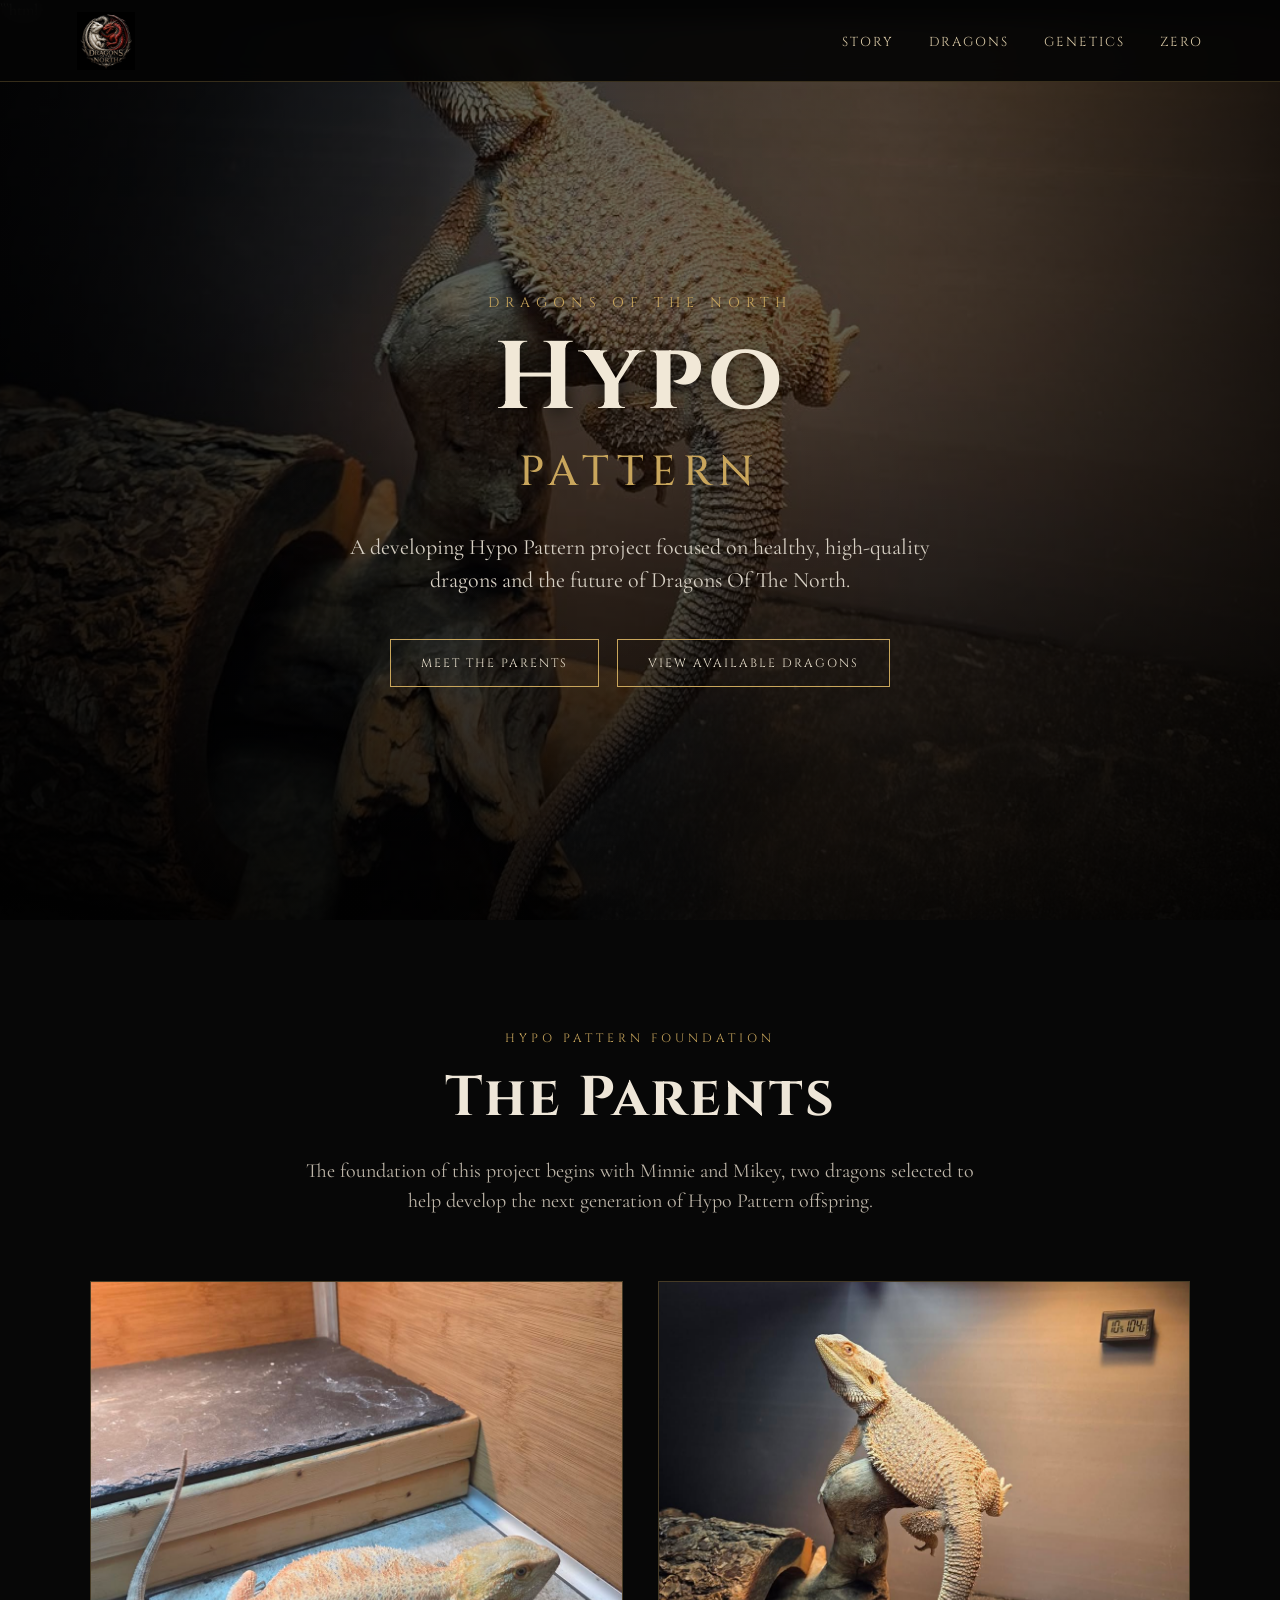
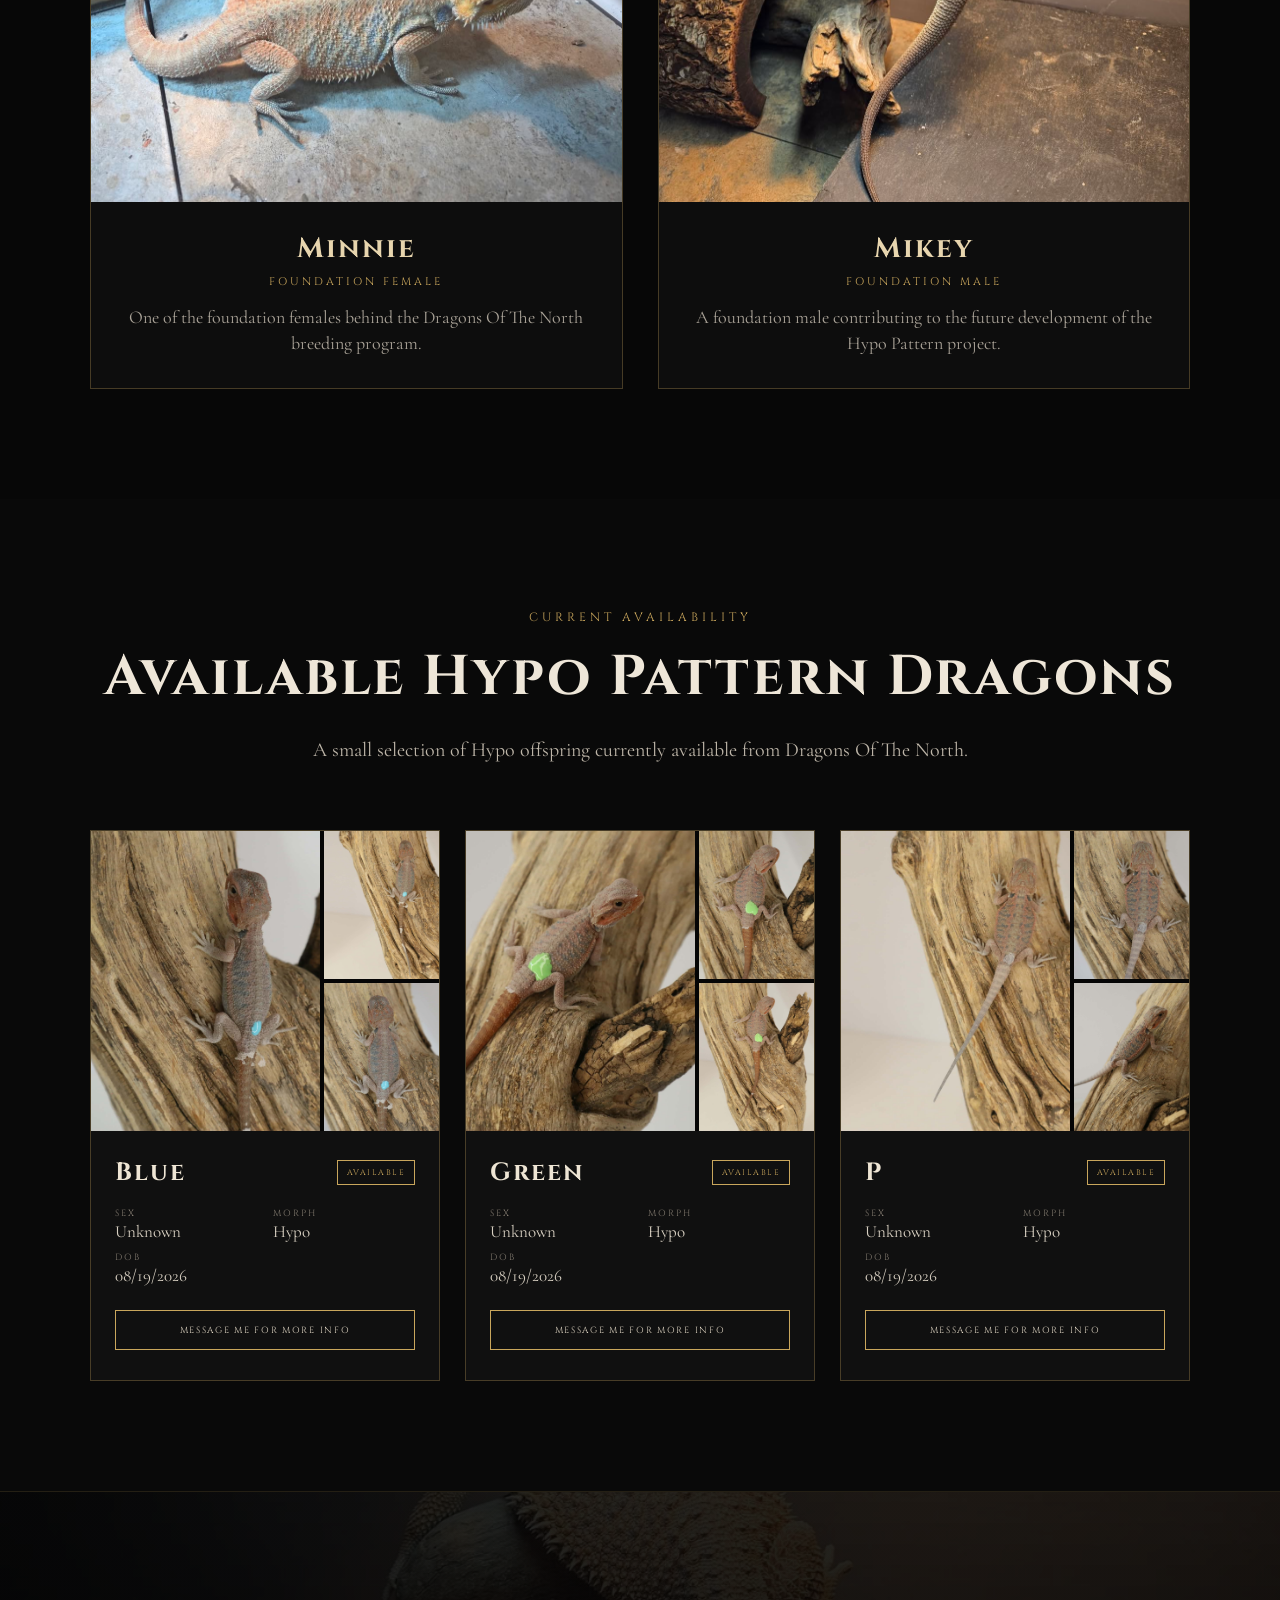
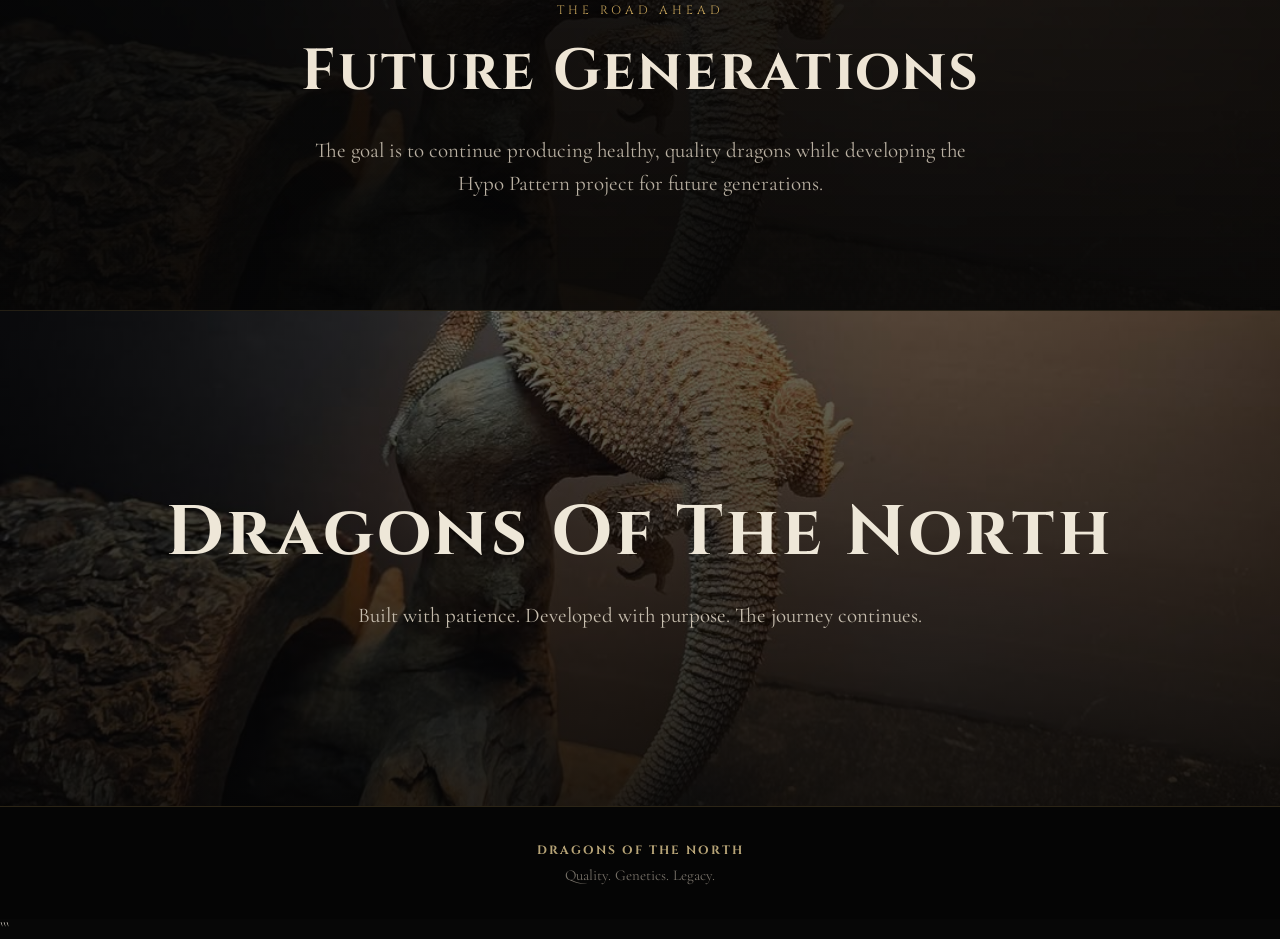
==== hypo.html @ e2158390 "hypo.html" ====
```html
<!DOCTYPE html>
<html lang="en">
<head>
    <meta charset="UTF-8">
    <meta name="viewport" content="width=device-width, initial-scale=1.0">

    <title>Hypo Pattern | Dragons Of The North</title>

    <link rel="preconnect" href="https://fonts.googleapis.com">
    <link rel="preconnect" href="https://fonts.gstatic.com" crossorigin>

    <link href="https://fonts.googleapis.com/css2?family=Cinzel:wght@400;500;600;700;800&family=Cormorant+Garamond:wght@400;500;600;700&display=swap" rel="stylesheet">

    <style>

        * {
            margin: 0;
            padding: 0;
            box-sizing: border-box;
        }

        html {
            scroll-behavior: smooth;
        }

        body {
            background: #070707;
            color: #e8e1d5;
            font-family: "Cormorant Garamond", serif;
            overflow-x: hidden;
        }


        /* =========================
           NAVIGATION
        ========================= */

        nav {
            position: fixed;
            top: 0;
            left: 0;
            width: 100%;
            height: 82px;

            display: flex;
            align-items: center;
            justify-content: space-between;

            padding: 0 6%;

            background: rgba(5, 5, 5, 0.92);
            backdrop-filter: blur(10px);

            border-bottom: 1px solid rgba(201, 166, 92, 0.25);

            z-index: 1000;
        }

        .nav-logo {
            display: flex;
            align-items: center;
            text-decoration: none;
        }

        .nav-logo img {
            width: 58px;
            height: 58px;
            object-fit: contain;
        }

        .nav-links {
            display: flex;
            gap: 35px;
            list-style: none;
        }

        .nav-links a {
            color: #d8c8a5;
            text-decoration: none;

            font-family: "Cinzel", serif;
            font-size: 13px;
            letter-spacing: 2px;

            text-transform: uppercase;

            transition: 0.3s ease;
        }

        .nav-links a:hover {
            color: #ffffff;
        }


        /* =========================
           HERO
        ========================= */

        .hero {
            min-height: 100vh;

            position: relative;

            display: flex;
            align-items: center;
            justify-content: center;

            text-align: center;

            padding: 120px 20px 80px;

            overflow: hidden;
        }

        .hero::before {
            content: "";

            position: absolute;
            inset: 0;

            background:
                linear-gradient(
                    rgba(0, 0, 0, 0.42),
                    rgba(0, 0, 0, 0.86)
                ),
                url("Mikey.jpg") center center / cover no-repeat;

            z-index: -2;

            transform: scale(1.03);
        }

        .hero::after {
            content: "";

            position: absolute;
            inset: 0;

            background:
                radial-gradient(
                    circle at center,
                    transparent 20%,
                    rgba(0, 0, 0, 0.75) 100%
                );

            z-index: -1;
        }

        .hero-content {
            max-width: 1000px;
        }

        .hero-small {
            font-family: "Cinzel", serif;

            font-size: 14px;

            letter-spacing: 6px;

            color: #c9a65c;

            text-transform: uppercase;

            margin-bottom: 22px;
        }

        .hero h1 {
            font-family: "Cinzel", serif;

            font-size: clamp(42px, 8vw, 96px);

            line-height: 0.95;

            letter-spacing: 4px;

            color: #f1e8d7;

            text-shadow:
                0 4px 20px rgba(0, 0, 0, 0.8),
                0 0 40px rgba(201, 166, 92, 0.15);
        }

        .hero h2 {
            font-family: "Cinzel", serif;

            font-size: clamp(22px, 4vw, 42px);

            font-weight: 500;

            letter-spacing: 7px;

            color: #c9a65c;

            margin-top: 18px;

            text-transform: uppercase;
        }

        .hero p {
            max-width: 650px;

            margin: 30px auto 0;

            font-size: 22px;

            line-height: 1.5;

            color: #d7d0c4;
        }

        .hero-buttons {
            margin-top: 42px;

            display: flex;

            justify-content: center;

            gap: 18px;

            flex-wrap: wrap;
        }

        .btn {
            display: inline-block;

            padding: 15px 30px;

            border: 1px solid #c9a65c;

            color: #e8dfcc;

            text-decoration: none;

            font-family: "Cinzel", serif;

            font-size: 12px;

            letter-spacing: 2px;

            text-transform: uppercase;

            transition: 0.3s ease;
        }

        .btn:hover {
            background: #c9a65c;
            color: #090909;
        }


        /* =========================
           GENERAL SECTIONS
        ========================= */

        section {
            padding: 110px 7%;
        }

        .section-heading {
            text-align: center;

            margin-bottom: 65px;
        }

        .section-heading .eyebrow {
            color: #c9a65c;

            font-family: "Cinzel", serif;

            font-size: 12px;

            letter-spacing: 4px;

            text-transform: uppercase;

            margin-bottom: 14px;
        }

        .section-heading h2 {
            font-family: "Cinzel", serif;

            font-size: clamp(32px, 5vw, 56px);

            color: #eee6d8;

            letter-spacing: 2px;
        }

        .section-heading p {
            max-width: 700px;

            margin: 20px auto 0;

            font-size: 20px;

            line-height: 1.5;

            color: #bdb5a8;
        }


        /* =========================
           FOUNDATION PARENTS
        ========================= */

        .foundation {
            background:
                linear-gradient(
                    rgba(7, 7, 7, 0.94),
                    rgba(7, 7, 7, 0.97)
                );
        }

        .parent-grid {
            max-width: 1150px;

            margin: auto;

            display: grid;

            grid-template-columns: repeat(2, 1fr);

            gap: 35px;
        }

        .parent-card {
            position: relative;

            overflow: hidden;

            border: 1px solid rgba(201, 166, 92, 0.3);

            background: #0d0d0d;
        }

        .parent-image {
            height: 520px;

            overflow: hidden;
        }

        .parent-image img {
            width: 100%;
            height: 100%;

            object-fit: cover;

            display: block;

            transition: transform 0.7s ease;
        }

        .parent-card:hover .parent-image img {
            transform: scale(1.04);
        }

        .parent-info {
            padding: 28px 30px 32px;

            text-align: center;
        }

        .parent-info h3 {
            font-family: "Cinzel", serif;

            color: #e7d5ae;

            font-size: 28px;

            letter-spacing: 2px;
        }

        .parent-info .role {
            color: #c9a65c;

            font-family: "Cinzel", serif;

            font-size: 11px;

            letter-spacing: 3px;

            text-transform: uppercase;

            margin-top: 7px;
        }

        .parent-info p {
            color: #aaa398;

            font-size: 18px;

            line-height: 1.45;

            margin-top: 15px;
        }


        /* =========================
           AVAILABLE DRAGONS
        ========================= */

        .available {
            background: #090909;
        }

        .hypo-available-grid {
            max-width: 1100px;

            margin: auto;

            display: grid;

            grid-template-columns: repeat(3, 1fr);

            gap: 25px;
        }

        .mini-dragon-card {
            background: #101010;

            border: 1px solid rgba(201, 166, 92, 0.3);

            overflow: hidden;

            transition:
                transform 0.3s ease,
                border-color 0.3s ease;
        }

        .mini-dragon-card:hover {
            transform: translateY(-5px);

            border-color: rgba(201, 166, 92, 0.65);
        }


        /* =========================
           THREE PHOTO GALLERY
        ========================= */

        .mini-dragon-gallery {
            display: grid;

            grid-template-columns: 2fr 1fr;

            grid-template-rows: 1fr 1fr;

            height: 300px;

            gap: 4px;

            background: #050505;
        }

        .mini-main-photo {
            grid-row: 1 / 3;

            overflow: hidden;
        }

        .mini-side-photo {
            overflow: hidden;
        }

        .mini-dragon-gallery img {
            width: 100%;
            height: 100%;

            object-fit: cover;

            display: block;

            transition: transform 0.5s ease;
        }

        .mini-dragon-gallery img:hover {
            transform: scale(1.06);
        }


        /* =========================
           DRAGON INFORMATION
        ========================= */

        .mini-info {
            padding: 25px 24px 30px;
        }

        .mini-top {
            display: flex;

            align-items: center;

            justify-content: space-between;

            gap: 12px;

            margin-bottom: 15px;
        }

        .mini-info h3 {
            font-family: "Cinzel", serif;

            font-size: 25px;

            color: #eee5d4;

            letter-spacing: 2px;
        }

        .status {
            border: 1px solid #c9a65c;

            color: #c9a65c;

            padding: 6px 9px;

            font-family: "Cinzel", serif;

            font-size: 8px;

            letter-spacing: 1.5px;

            text-transform: uppercase;

            white-space: nowrap;
        }

        .dragon-details {
            display: grid;

            grid-template-columns: 1fr 1fr;

            gap: 9px 15px;

            margin: 18px 0 24px;
        }

        .detail {
            display: flex;

            flex-direction: column;
        }

        .detail-label {
            color: #827a6f;

            font-family: "Cinzel", serif;

            font-size: 9px;

            letter-spacing: 2px;

            text-transform: uppercase;
        }

        .detail-value {
            color: #d8d0c2;

            font-size: 17px;

            margin-top: 2px;
        }

        .message-btn {
            display: block;

            width: 100%;

            text-align: center;

            padding: 13px 15px;

            border: 1px solid #c9a65c;

            color: #dfd5c3;

            text-decoration: none;

            font-family: "Cinzel", serif;

            font-size: 9px;

            letter-spacing: 1.7px;

            text-transform: uppercase;

            transition: 0.3s ease;
        }

        .message-btn:hover {
            background: #c9a65c;

            color: #090909;
        }


        /* =========================
           FUTURE PROJECT
        ========================= */

        .future {
            position: relative;

            text-align: center;

            overflow: hidden;

            border-top:
                1px solid rgba(201, 166, 92, 0.15);

            border-bottom:
                1px solid rgba(201, 166, 92, 0.15);
        }

        .future::before {
            content: "";

            position: absolute;

            inset: 0;

            background:
                linear-gradient(
                    rgba(5, 5, 5, 0.87),
                    rgba(5, 5, 5, 0.95)
                ),
                url("Mikey.jpg") center / cover no-repeat;

            z-index: -1;
        }

        .future-content {
            max-width: 850px;

            margin: auto;
        }

        .future h2 {
            font-family: "Cinzel", serif;

            color: #eee5d5;

            font-size: clamp(32px, 5vw, 58px);

            letter-spacing: 2px;
        }

        .future p {
            margin-top: 24px;

            color: #b9b0a2;

            font-size: 21px;

            line-height: 1.55;
        }


        /* =========================
           END SECTION
        ========================= */

        .end-section {
            min-height: 55vh;

            display: flex;

            align-items: center;

            justify-content: center;

            text-align: center;

            position: relative;

            overflow: hidden;
        }

        .end-section::before {
            content: "";

            position: absolute;

            inset: 0;

            background:
                linear-gradient(
                    rgba(5, 5, 5, 0.58),
                    rgba(5, 5, 5, 0.88)
                ),
                url("Mikey.jpg") center / cover no-repeat;

            z-index: -1;
        }

        .end-section h2 {
            font-family: "Cinzel", serif;

            font-size: clamp(34px, 6vw, 70px);

            letter-spacing: 3px;

            color: #eee7d8;
        }

        .end-section p {
            max-width: 650px;

            margin: 20px auto 0;

            font-size: 21px;

            color: #c6bdae;

            line-height: 1.5;
        }


        /* =========================
           FOOTER
        ========================= */

        footer {
            padding: 35px 20px;

            text-align: center;

            background: #050505;

            border-top:
                1px solid rgba(201, 166, 92, 0.2);
        }

        footer p {
            color: #777168;

            font-size: 15px;
        }

        footer strong {
            color: #b7a477;

            font-family: "Cinzel", serif;

            font-size: 12px;

            letter-spacing: 2px;
        }


        /* =========================
           TABLET
        ========================= */

        @media (max-width: 950px) {

            .hypo-available-grid {
                grid-template-columns: 1fr 1fr;
            }

        }


        /* =========================
           MOBILE
        ========================= */

        @media (max-width: 850px) {

            nav {
                height: 72px;

                padding: 0 4%;
            }

            .nav-logo img {
                width: 50px;
                height: 50px;
            }

            .nav-links {
                gap: 14px;
            }

            .nav-links a {
                font-size: 9px;

                letter-spacing: 1px;
            }

            section {
                padding: 85px 5%;
            }

            .parent-grid {
                grid-template-columns: 1fr;
            }

            .hypo-available-grid {
                grid-template-columns: 1fr;
            }

            .parent-image {
                height: 450px;
            }

        }


        @media (max-width: 600px) {

            .hero {
                min-height: 90vh;
            }

            .hero-small {
                font-size: 10px;

                letter-spacing: 4px;
            }

            .hero h1 {
                font-size: 42px;
            }

            .hero h2 {
                font-size: 20px;

                letter-spacing: 5px;
            }

            .hero p {
                font-size: 18px;
            }

            .hero-buttons {
                gap: 10px;
            }

            .btn {
                padding: 12px 20px;

                font-size: 9px;
            }

            .section-heading {
                margin-bottom: 45px;
            }

            .section-heading h2 {
                font-size: 32px;
            }

            .section-heading p {
                font-size: 18px;
            }

            .parent-image {
                height: 390px;
            }

            .mini-dragon-gallery {
                height: 300px;
            }

            .mini-top {
                align-items: flex-start;
            }

            .mini-info h3 {
                font-size: 24px;
            }

        }


        @media (max-width: 400px) {

            .nav-links {
                gap: 8px;
            }

            .nav-links a {
                font-size: 8px;
            }

            .hero h1 {
                font-size: 36px;
            }

            .mini-dragon-gallery {
                height: 270px;
            }

            .dragon-details {
                grid-template-columns: 1fr;
            }

        }

    </style>
</head>


<body>


    <!-- =========================
         NAVIGATION
    ========================= -->

    <nav>

        <a href="index.html" class="nav-logo">
            <img src="logo.jpg" alt="Dragons Of The North Logo">
        </a>

        <ul class="nav-links">

            <li>
                <a href="index.html#story">
                    Story
                </a>
            </li>

            <li>
                <a href="index.html#available">
                    Dragons
                </a>
            </li>

            <li>
                <a href="index.html#genetics">
                    Genetics
                </a>
            </li>

            <li>
                <a href="zero.html">
                    Zero
                </a>
            </li>

        </ul>

    </nav>


    <!-- =========================
         HERO
    ========================= -->

    <header class="hero">

        <div class="hero-content">

            <div class="hero-small">
                Dragons Of The North
            </div>

            <h1>
                Hypo
            </h1>

            <h2>
                Pattern
            </h2>

            <p>
                A developing Hypo Pattern project focused on healthy,
                high-quality dragons and the future of Dragons Of The North.
            </p>

            <div class="hero-buttons">

                <a href="#parents" class="btn">
                    Meet The Parents
                </a>

                <a href="#available-hypo" class="btn">
                    View Available Dragons
                </a>

            </div>

        </div>

    </header>


    <!-- =========================
         FOUNDATION PARENTS
    ========================= -->

    <section class="foundation" id="parents">

        <div class="section-heading">

            <div class="eyebrow">
                Hypo Pattern Foundation
            </div>

            <h2>
                The Parents
            </h2>

            <p>
                The foundation of this project begins with Minnie and Mikey,
                two dragons selected to help develop the next generation
                of Hypo Pattern offspring.
            </p>

        </div>


        <div class="parent-grid">


            <!-- MINNIE -->

            <div class="parent-card">

                <div class="parent-image">

                    <img
                        src="Minnie.jpg"
                        alt="Minnie"
                    >

                </div>

                <div class="parent-info">

                    <h3>
                        Minnie
                    </h3>

                    <div class="role">
                        Foundation Female
                    </div>

                    <p>
                        One of the foundation females behind the
                        Dragons Of The North breeding program.
                    </p>

                </div>

            </div>


            <!-- MIKEY -->

            <div class="parent-card">

                <div class="parent-image">

                    <img
                        src="Mikey.jpg"
                        alt="Mikey"
                    >

                </div>

                <div class="parent-info">

                    <h3>
                        Mikey
                    </h3>

                    <div class="role">
                        Foundation Male
                    </div>

                    <p>
                        A foundation male contributing to the future
                        development of the Hypo Pattern project.
                    </p>

                </div>

            </div>


        </div>

    </section>


    <!-- =========================
         AVAILABLE HYPO PATTERN
    ========================= -->

    <section class="available" id="available-hypo">

        <div class="section-heading">

            <div class="eyebrow">
                Current Availability
            </div>

            <h2>
                Available Hypo Pattern Dragons
            </h2>

            <p>
                A small selection of Hypo offspring currently available
                from Dragons Of The North.
            </p>

        </div>


        <div class="hypo-available-grid">


            <!-- =====================
                 BLUE
            ====================== -->

            <div class="mini-dragon-card">

                <div class="mini-dragon-gallery">

                    <div class="mini-main-photo">

                        <img
                            src="Blue1.jpg"
                            alt="Blue Hypo Pattern"
                        >

                    </div>

                    <div class="mini-side-photo">

                        <img
                            src="Blue2.jpg"
                            alt="Blue Hypo Pattern Side View"
                        >

                    </div>

                    <div class="mini-side-photo">

                        <img
                            src="Blue3.jpg"
                            alt="Blue Hypo Pattern Additional View"
                        >

                    </div>

                </div>


                <div class="mini-info">

                    <div class="mini-top">

                        <h3>
                            Blue
                        </h3>

                        <div class="status">
                            Available
                        </div>

                    </div>


                    <div class="dragon-details">

                        <div class="detail">

                            <span class="detail-label">
                                Sex
                            </span>

                            <span class="detail-value">
                                Unknown
                            </span>

                        </div>


                        <div class="detail">

                            <span class="detail-label">
                                Morph
                            </span>

                            <span class="detail-value">
                                Hypo
                            </span>

                        </div>


                        <div class="detail">

                            <span class="detail-label">
                                DOB
                            </span>

                            <span class="detail-value">
                                08/19/2026
                            </span>

                        </div>

                    </div>


                    <a
                        href="https://www.facebook.com/profile.php?id=61579598882265"
                        target="_blank"
                        class="message-btn"
                    >
                        Message Me For More Info
                    </a>

                </div>

            </div>


            <!-- =====================
                 GREEN
            ====================== -->

            <div class="mini-dragon-card">

                <div class="mini-dragon-gallery">

                    <div class="mini-main-photo">

                        <img
                            src="Green1.jpg"
                            alt="Green Hypo Pattern"
                        >

                    </div>

                    <div class="mini-side-photo">

                        <img
                            src="Green2.jpg"
                            alt="Green Hypo Pattern Side View"
                        >

                    </div>

                    <div class="mini-side-photo">

                        <img
                            src="Green3.jpg"
                            alt="Green Hypo Pattern Additional View"
                        >

                    </div>

                </div>


                <div class="mini-info">

                    <div class="mini-top">

                        <h3>
                            Green
                        </h3>

                        <div class="status">
                            Available
                        </div>

                    </div>


                    <div class="dragon-details">

                        <div class="detail">

                            <span class="detail-label">
                                Sex
                            </span>

                            <span class="detail-value">
                                Unknown
                            </span>

                        </div>


                        <div class="detail">

                            <span class="detail-label">
                                Morph
                            </span>

                            <span class="detail-value">
                                Hypo
                            </span>

                        </div>


                        <div class="detail">

                            <span class="detail-label">
                                DOB
                            </span>

                            <span class="detail-value">
                                08/19/2026
                            </span>

                        </div>

                    </div>


                    <a
                        href="https://www.facebook.com/profile.php?id=61579598882265"
                        target="_blank"
                        class="message-btn"
                    >
                        Message Me For More Info
                    </a>

                </div>

            </div>


            <!-- =====================
                 P
            ====================== -->

            <div class="mini-dragon-card">

                <div class="mini-dragon-gallery">

                    <div class="mini-main-photo">

                        <img
                            src="P1.jpg"
                            alt="P Hypo Pattern"
                        >

                    </div>

                    <div class="mini-side-photo">

                        <img
                            src="P2.jpg"
                            alt="P Hypo Pattern Side View"
                        >

                    </div>

                    <div class="mini-side-photo">

                        <img
                            src="P3.jpg"
                            alt="P Hypo Pattern Additional View"
                        >

                    </div>

                </div>


                <div class="mini-info">

                    <div class="mini-top">

                        <h3>
                            P
                        </h3>

                        <div class="status">
                            Available
                        </div>

                    </div>


                    <div class="dragon-details">

                        <div class="detail">

                            <span class="detail-label">
                                Sex
                            </span>

                            <span class="detail-value">
                                Unknown
                            </span>

                        </div>


                        <div class="detail">

                            <span class="detail-label">
                                Morph
                            </span>

                            <span class="detail-value">
                                Hypo
                            </span>

                        </div>


                        <div class="detail">

                            <span class="detail-label">
                                DOB
                            </span>

                            <span class="detail-value">
                                08/19/2026
                            </span>

                        </div>

                    </div>


                    <a
                        href="https://www.facebook.com/profile.php?id=61579598882265"
                        target="_blank"
                        class="message-btn"
                    >
                        Message Me For More Info
                    </a>

                </div>

            </div>


        </div>

    </section>


    <!-- =========================
         FUTURE PROJECT
    ========================= -->

    <section class="future">

        <div class="future-content">

            <div
                class="section-heading"
                style="margin-bottom: 0;"
            >

                <div class="eyebrow">
                    The Road Ahead
                </div>

                <h2>
                    Future Generations
                </h2>

                <p>
                    The goal is to continue producing healthy,
                    quality dragons while developing the Hypo Pattern
                    project for future generations.
                </p>

            </div>

        </div>

    </section>


    <!-- =========================
         END SECTION
    ========================= -->

    <section class="end-section">

        <div>

            <h2>
                Dragons Of The North
            </h2>

            <p>
                Built with patience. Developed with purpose.
                The journey continues.
            </p>

        </div>

    </section>


    <!-- =========================
         FOOTER
    ========================= -->

    <footer>

        <p>
            <strong>
                DRAGONS OF THE NORTH
            </strong>
        </p>

        <p style="margin-top: 8px;">
            Quality. Genetics. Legacy.
        </p>

    </footer>


</body>
</html>
```
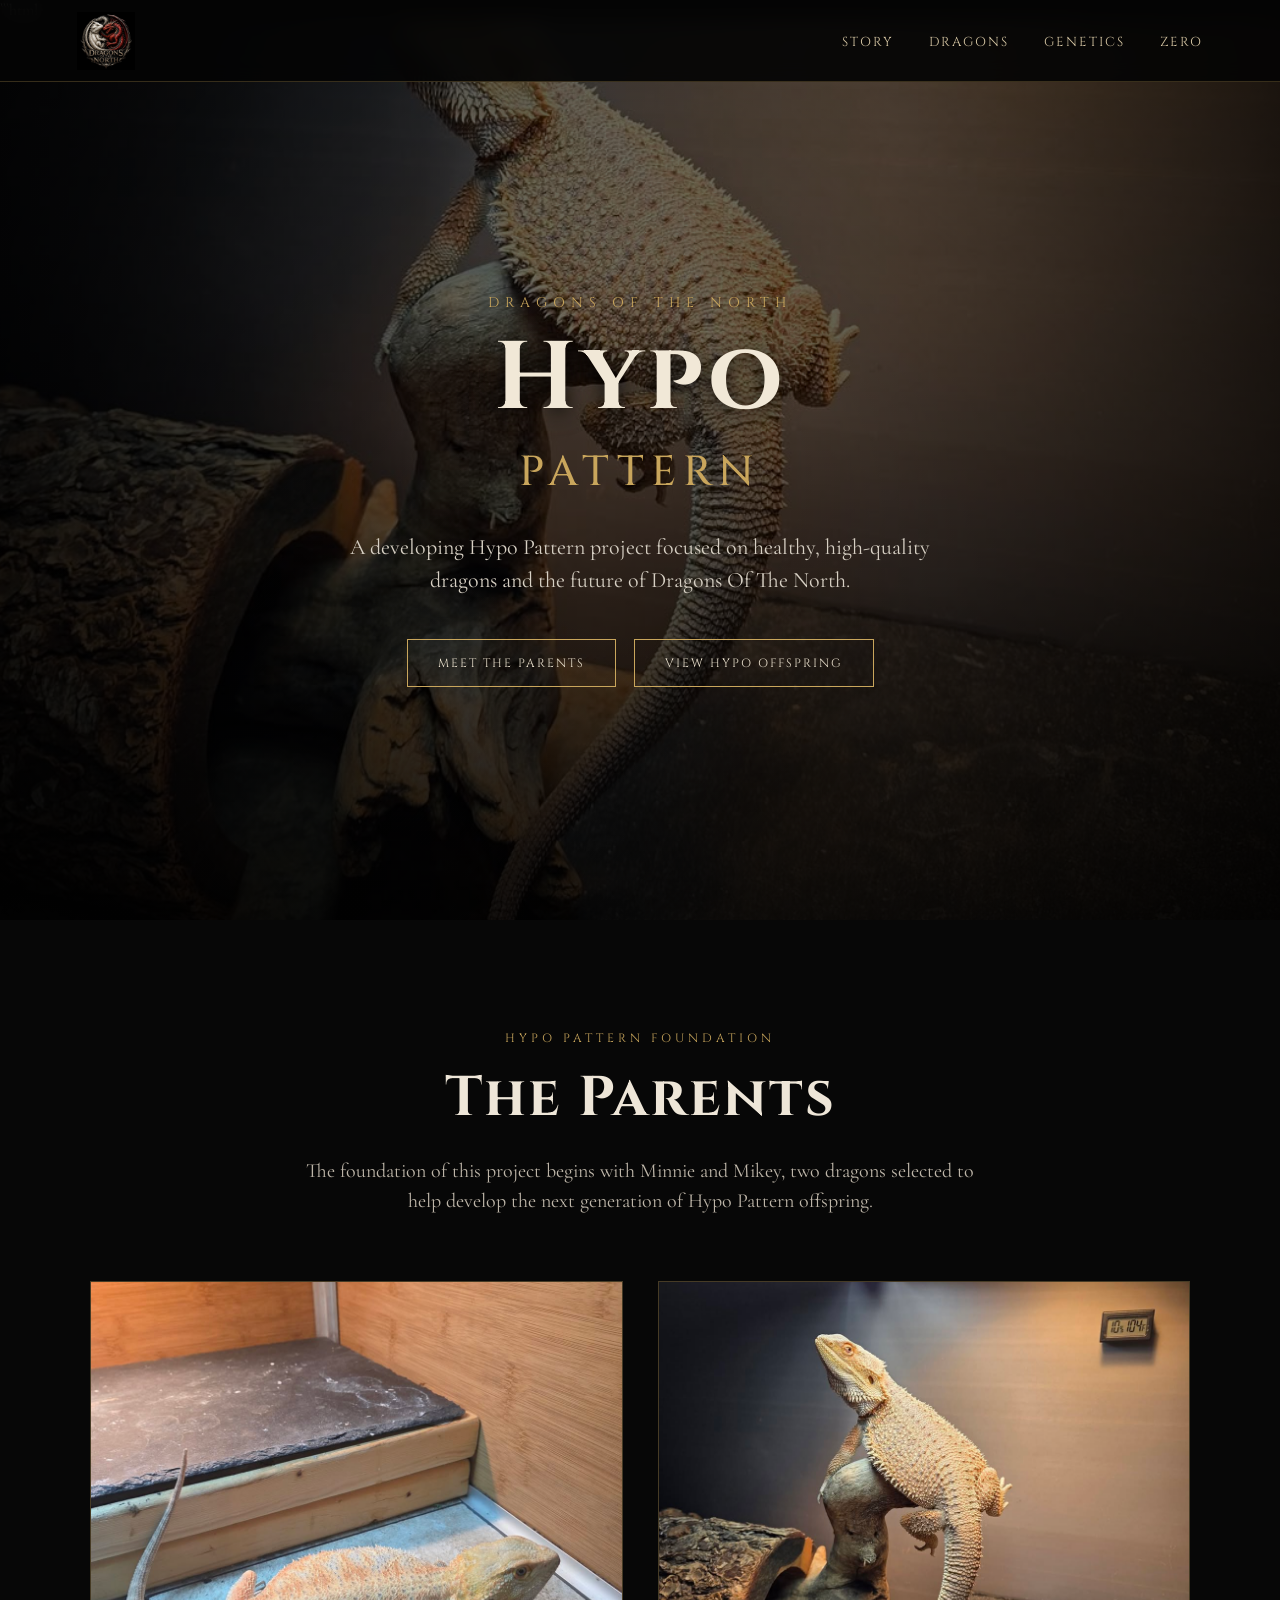
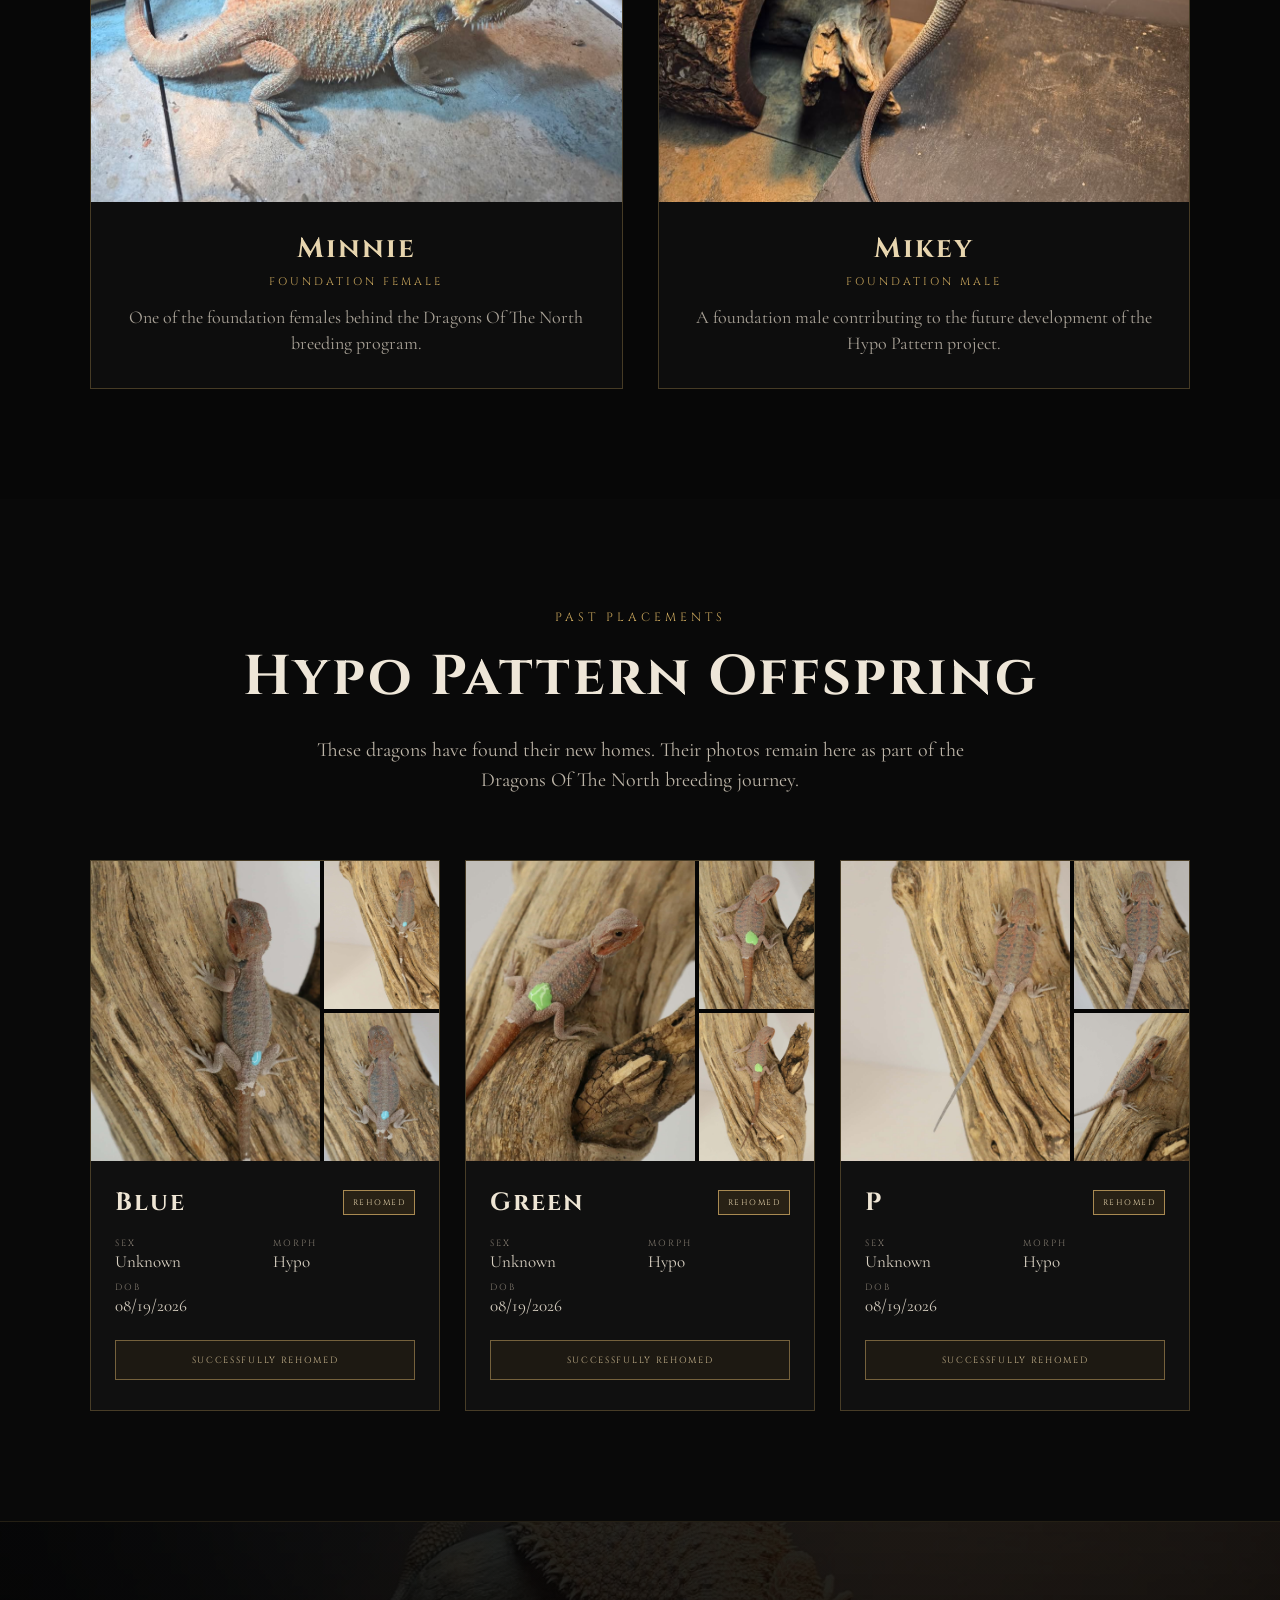
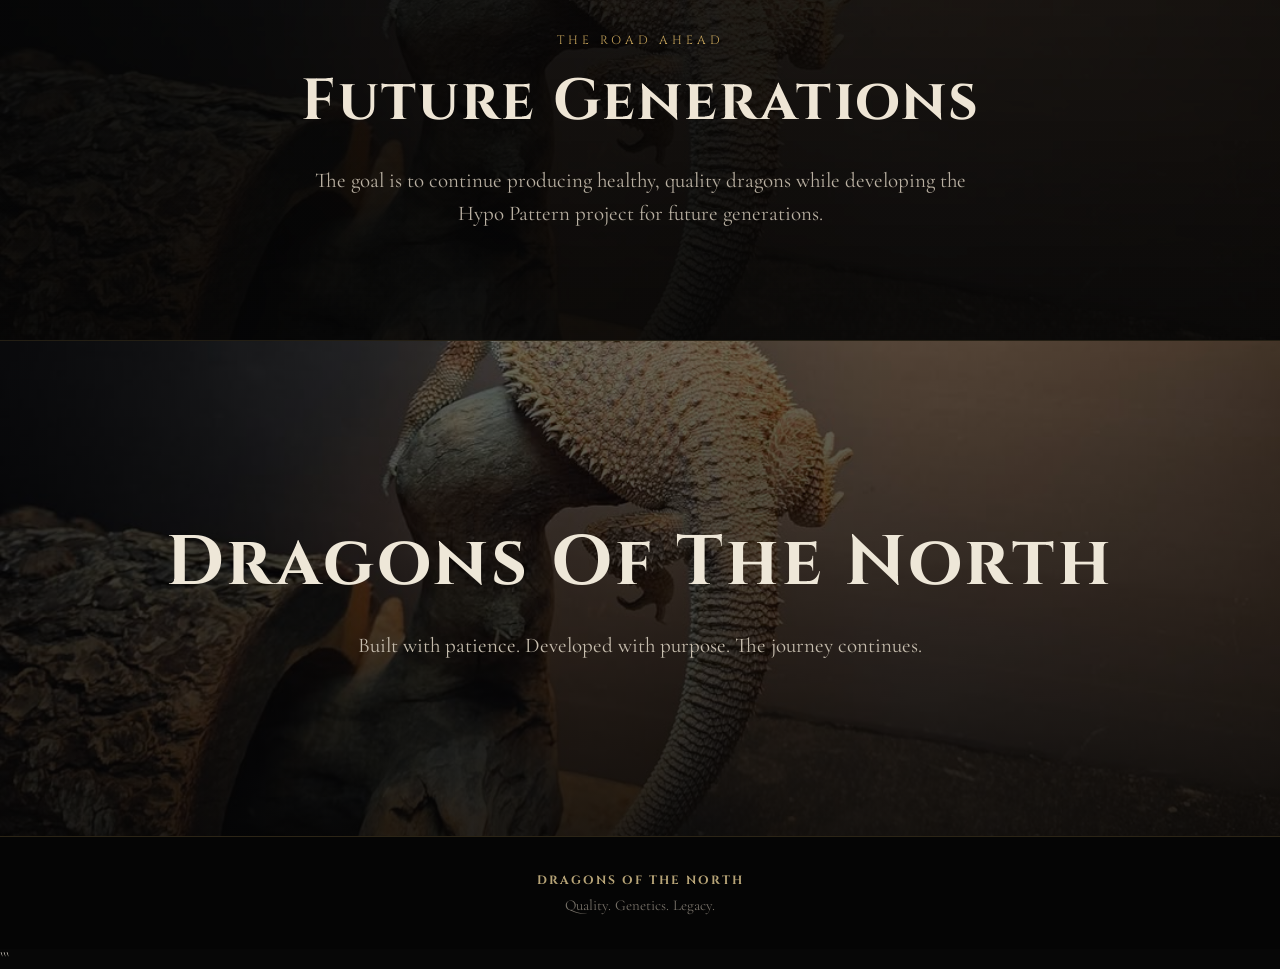
==== commit 31eb1ad8: "Update hypo.html" ====
--- a/hypo.html
+++ b/hypo.html
@@ -13,7 +13,6 @@
     <link href="https://fonts.googleapis.com/css2?family=Cinzel:wght@400;500;600;700;800&family=Cormorant+Garamond:wght@400;500;600;700&display=swap" rel="stylesheet">
 
     <style>
-
         * {
             margin: 0;
             padding: 0;
@@ -31,10 +30,7 @@
             overflow-x: hidden;
         }
 
-
-        /* =========================
-           NAVIGATION
-        ========================= */
+        /* NAVIGATION */
 
         nav {
             position: fixed;
@@ -42,18 +38,13 @@
             left: 0;
             width: 100%;
             height: 82px;
-
             display: flex;
             align-items: center;
             justify-content: space-between;
-
             padding: 0 6%;
-
             background: rgba(5, 5, 5, 0.92);
             backdrop-filter: blur(10px);
-
             border-bottom: 1px solid rgba(201, 166, 92, 0.25);
-
             z-index: 1000;
         }
 
@@ -78,13 +69,10 @@
         .nav-links a {
             color: #d8c8a5;
             text-decoration: none;
-
             font-family: "Cinzel", serif;
             font-size: 13px;
             letter-spacing: 2px;
-
             text-transform: uppercase;
-
             transition: 0.3s ease;
         }
 
@@ -92,58 +80,42 @@
             color: #ffffff;
         }
 
-
-        /* =========================
-           HERO
-        ========================= */
+        /* HERO */
 
         .hero {
             min-height: 100vh;
-
             position: relative;
-
             display: flex;
             align-items: center;
             justify-content: center;
-
             text-align: center;
-
             padding: 120px 20px 80px;
-
             overflow: hidden;
         }
 
         .hero::before {
             content: "";
-
             position: absolute;
             inset: 0;
-
             background:
                 linear-gradient(
                     rgba(0, 0, 0, 0.42),
                     rgba(0, 0, 0, 0.86)
                 ),
                 url("Mikey.jpg") center center / cover no-repeat;
-
             z-index: -2;
-
             transform: scale(1.03);
         }
 
         .hero::after {
             content: "";
-
             position: absolute;
             inset: 0;
-
-            background:
-                radial-gradient(
-                    circle at center,
-                    transparent 20%,
-                    rgba(0, 0, 0, 0.75) 100%
-                );
-
+            background: radial-gradient(
+                circle at center,
+                transparent 20%,
+                rgba(0, 0, 0, 0.75) 100%
+            );
             z-index: -1;
         }
 
@@ -153,29 +125,19 @@
 
         .hero-small {
             font-family: "Cinzel", serif;
-
             font-size: 14px;
-
             letter-spacing: 6px;
-
             color: #c9a65c;
-
             text-transform: uppercase;
-
             margin-bottom: 22px;
         }
 
         .hero h1 {
             font-family: "Cinzel", serif;
-
             font-size: clamp(42px, 8vw, 96px);
-
             line-height: 0.95;
-
             letter-spacing: 4px;
-
             color: #f1e8d7;
-
             text-shadow:
                 0 4px 20px rgba(0, 0, 0, 0.8),
                 0 0 40px rgba(201, 166, 92, 0.15);
@@ -183,63 +145,40 @@
 
         .hero h2 {
             font-family: "Cinzel", serif;
-
             font-size: clamp(22px, 4vw, 42px);
-
             font-weight: 500;
-
             letter-spacing: 7px;
-
             color: #c9a65c;
-
             margin-top: 18px;
-
             text-transform: uppercase;
         }
 
         .hero p {
             max-width: 650px;
-
             margin: 30px auto 0;
-
             font-size: 22px;
-
             line-height: 1.5;
-
             color: #d7d0c4;
         }
 
         .hero-buttons {
             margin-top: 42px;
-
             display: flex;
-
             justify-content: center;
-
             gap: 18px;
-
             flex-wrap: wrap;
         }
 
         .btn {
             display: inline-block;
-
             padding: 15px 30px;
-
             border: 1px solid #c9a65c;
-
             color: #e8dfcc;
-
             text-decoration: none;
-
-            font-family: "Cinzel", serif;
-
+            font-family: "Cinzel", serif;
             font-size: 12px;
-
             letter-spacing: 2px;
-
             text-transform: uppercase;
-
             transition: 0.3s ease;
         }
 
@@ -248,10 +187,7 @@
             color: #090909;
         }
 
-
-        /* =========================
-           GENERAL SECTIONS
-        ========================= */
+        /* GENERAL SECTIONS */
 
         section {
             padding: 110px 7%;
@@ -259,95 +195,67 @@
 
         .section-heading {
             text-align: center;
-
             margin-bottom: 65px;
         }
 
         .section-heading .eyebrow {
             color: #c9a65c;
-
-            font-family: "Cinzel", serif;
-
+            font-family: "Cinzel", serif;
             font-size: 12px;
-
             letter-spacing: 4px;
-
             text-transform: uppercase;
-
             margin-bottom: 14px;
         }
 
         .section-heading h2 {
             font-family: "Cinzel", serif;
-
             font-size: clamp(32px, 5vw, 56px);
-
             color: #eee6d8;
-
             letter-spacing: 2px;
         }
 
         .section-heading p {
             max-width: 700px;
-
             margin: 20px auto 0;
-
             font-size: 20px;
-
             line-height: 1.5;
-
             color: #bdb5a8;
         }
 
-
-        /* =========================
-           FOUNDATION PARENTS
-        ========================= */
+        /* FOUNDATION PARENTS */
 
         .foundation {
-            background:
-                linear-gradient(
-                    rgba(7, 7, 7, 0.94),
-                    rgba(7, 7, 7, 0.97)
-                );
+            background: linear-gradient(
+                rgba(7, 7, 7, 0.94),
+                rgba(7, 7, 7, 0.97)
+            );
         }
 
         .parent-grid {
             max-width: 1150px;
-
             margin: auto;
-
             display: grid;
-
             grid-template-columns: repeat(2, 1fr);
-
             gap: 35px;
         }
 
         .parent-card {
             position: relative;
-
             overflow: hidden;
-
             border: 1px solid rgba(201, 166, 92, 0.3);
-
             background: #0d0d0d;
         }
 
         .parent-image {
             height: 520px;
-
             overflow: hidden;
         }
 
         .parent-image img {
             width: 100%;
             height: 100%;
-
             object-fit: cover;
-
             display: block;
-
             transition: transform 0.7s ease;
         }
 
@@ -357,48 +265,33 @@
 
         .parent-info {
             padding: 28px 30px 32px;
-
             text-align: center;
         }
 
         .parent-info h3 {
             font-family: "Cinzel", serif;
-
             color: #e7d5ae;
-
             font-size: 28px;
-
             letter-spacing: 2px;
         }
 
         .parent-info .role {
             color: #c9a65c;
-
-            font-family: "Cinzel", serif;
-
+            font-family: "Cinzel", serif;
             font-size: 11px;
-
             letter-spacing: 3px;
-
             text-transform: uppercase;
-
             margin-top: 7px;
         }
 
         .parent-info p {
             color: #aaa398;
-
             font-size: 18px;
-
             line-height: 1.45;
-
             margin-top: 15px;
         }
 
-
-        /* =========================
-           AVAILABLE DRAGONS
-        ========================= */
+        /* HYPO PATTERN OFFSPRING */
 
         .available {
             background: #090909;
@@ -406,56 +299,37 @@
 
         .hypo-available-grid {
             max-width: 1100px;
-
             margin: auto;
-
             display: grid;
-
             grid-template-columns: repeat(3, 1fr);
-
             gap: 25px;
         }
 
         .mini-dragon-card {
             background: #101010;
-
             border: 1px solid rgba(201, 166, 92, 0.3);
-
             overflow: hidden;
-
-            transition:
-                transform 0.3s ease,
-                border-color 0.3s ease;
+            transition: transform 0.3s ease, border-color 0.3s ease;
         }
 
         .mini-dragon-card:hover {
             transform: translateY(-5px);
-
             border-color: rgba(201, 166, 92, 0.65);
         }
 
-
-        /* =========================
-           THREE PHOTO GALLERY
-        ========================= */
+        /* THREE-PHOTO GALLERY */
 
         .mini-dragon-gallery {
             display: grid;
-
             grid-template-columns: 2fr 1fr;
-
             grid-template-rows: 1fr 1fr;
-
             height: 300px;
-
             gap: 4px;
-
             background: #050505;
         }
 
         .mini-main-photo {
             grid-row: 1 / 3;
-
             overflow: hidden;
         }
 
@@ -466,11 +340,8 @@
         .mini-dragon-gallery img {
             width: 100%;
             height: 100%;
-
             object-fit: cover;
-
             display: block;
-
             transition: transform 0.5s ease;
         }
 
@@ -478,10 +349,7 @@
             transform: scale(1.06);
         }
 
-
-        /* =========================
-           DRAGON INFORMATION
-        ========================= */
+        /* DRAGON INFORMATION */
 
         .mini-info {
             padding: 25px 24px 30px;
@@ -489,289 +357,192 @@
 
         .mini-top {
             display: flex;
-
             align-items: center;
-
             justify-content: space-between;
-
             gap: 12px;
-
             margin-bottom: 15px;
         }
 
         .mini-info h3 {
             font-family: "Cinzel", serif;
-
             font-size: 25px;
-
             color: #eee5d4;
-
             letter-spacing: 2px;
         }
 
         .status {
             border: 1px solid #c9a65c;
-
             color: #c9a65c;
-
             padding: 6px 9px;
-
-            font-family: "Cinzel", serif;
-
+            font-family: "Cinzel", serif;
             font-size: 8px;
-
             letter-spacing: 1.5px;
-
             text-transform: uppercase;
-
             white-space: nowrap;
+        }
+
+        .status.rehomed {
+            color: #e6d4ad;
+            background: rgba(100, 75, 35, 0.28);
+            border-color: #a98a52;
         }
 
         .dragon-details {
             display: grid;
-
             grid-template-columns: 1fr 1fr;
-
             gap: 9px 15px;
-
             margin: 18px 0 24px;
         }
 
         .detail {
             display: flex;
-
             flex-direction: column;
         }
 
         .detail-label {
             color: #827a6f;
-
-            font-family: "Cinzel", serif;
-
+            font-family: "Cinzel", serif;
             font-size: 9px;
-
             letter-spacing: 2px;
-
             text-transform: uppercase;
         }
 
         .detail-value {
             color: #d8d0c2;
-
             font-size: 17px;
-
             margin-top: 2px;
         }
 
-        .message-btn {
+        .rehomed-note {
             display: block;
-
             width: 100%;
-
             text-align: center;
-
             padding: 13px 15px;
-
-            border: 1px solid #c9a65c;
-
-            color: #dfd5c3;
-
-            text-decoration: none;
-
-            font-family: "Cinzel", serif;
-
+            border: 1px solid #75613c;
+            background: rgba(100, 75, 35, 0.16);
+            color: #c9b68f;
+            font-family: "Cinzel", serif;
             font-size: 9px;
-
             letter-spacing: 1.7px;
-
             text-transform: uppercase;
-
-            transition: 0.3s ease;
-        }
-
-        .message-btn:hover {
-            background: #c9a65c;
-
-            color: #090909;
-        }
-
-
-        /* =========================
-           FUTURE PROJECT
-        ========================= */
+        }
+
+        /* FUTURE PROJECT */
 
         .future {
             position: relative;
-
             text-align: center;
-
             overflow: hidden;
-
-            border-top:
-                1px solid rgba(201, 166, 92, 0.15);
-
-            border-bottom:
-                1px solid rgba(201, 166, 92, 0.15);
+            border-top: 1px solid rgba(201, 166, 92, 0.15);
+            border-bottom: 1px solid rgba(201, 166, 92, 0.15);
         }
 
         .future::before {
             content: "";
-
             position: absolute;
-
             inset: 0;
-
             background:
                 linear-gradient(
                     rgba(5, 5, 5, 0.87),
                     rgba(5, 5, 5, 0.95)
                 ),
                 url("Mikey.jpg") center / cover no-repeat;
-
             z-index: -1;
         }
 
         .future-content {
             max-width: 850px;
-
             margin: auto;
         }
 
         .future h2 {
             font-family: "Cinzel", serif;
-
             color: #eee5d5;
-
             font-size: clamp(32px, 5vw, 58px);
-
             letter-spacing: 2px;
         }
 
         .future p {
             margin-top: 24px;
-
             color: #b9b0a2;
-
             font-size: 21px;
-
             line-height: 1.55;
         }
 
-
-        /* =========================
-           END SECTION
-        ========================= */
+        /* END SECTION */
 
         .end-section {
             min-height: 55vh;
-
             display: flex;
-
             align-items: center;
-
             justify-content: center;
-
             text-align: center;
-
             position: relative;
-
             overflow: hidden;
         }
 
         .end-section::before {
             content: "";
-
             position: absolute;
-
             inset: 0;
-
             background:
                 linear-gradient(
                     rgba(5, 5, 5, 0.58),
                     rgba(5, 5, 5, 0.88)
                 ),
                 url("Mikey.jpg") center / cover no-repeat;
-
             z-index: -1;
         }
 
         .end-section h2 {
             font-family: "Cinzel", serif;
-
             font-size: clamp(34px, 6vw, 70px);
-
             letter-spacing: 3px;
-
             color: #eee7d8;
         }
 
         .end-section p {
             max-width: 650px;
-
             margin: 20px auto 0;
-
             font-size: 21px;
-
             color: #c6bdae;
-
             line-height: 1.5;
         }
 
-
-        /* =========================
-           FOOTER
-        ========================= */
+        /* FOOTER */
 
         footer {
             padding: 35px 20px;
-
             text-align: center;
-
             background: #050505;
-
-            border-top:
-                1px solid rgba(201, 166, 92, 0.2);
+            border-top: 1px solid rgba(201, 166, 92, 0.2);
         }
 
         footer p {
             color: #777168;
-
             font-size: 15px;
         }
 
         footer strong {
             color: #b7a477;
-
-            font-family: "Cinzel", serif;
-
+            font-family: "Cinzel", serif;
             font-size: 12px;
-
             letter-spacing: 2px;
         }
 
-
-        /* =========================
-           TABLET
-        ========================= */
+        /* TABLET */
 
         @media (max-width: 950px) {
-
             .hypo-available-grid {
                 grid-template-columns: 1fr 1fr;
             }
-
-        }
-
-
-        /* =========================
-           MOBILE
-        ========================= */
+        }
+
+        /* MOBILE */
 
         @media (max-width: 850px) {
-
             nav {
                 height: 72px;
-
                 padding: 0 4%;
             }
 
@@ -786,7 +557,6 @@
 
             .nav-links a {
                 font-size: 9px;
-
                 letter-spacing: 1px;
             }
 
@@ -805,19 +575,15 @@
             .parent-image {
                 height: 450px;
             }
-
-        }
-
+        }
 
         @media (max-width: 600px) {
-
             .hero {
                 min-height: 90vh;
             }
 
             .hero-small {
                 font-size: 10px;
-
                 letter-spacing: 4px;
             }
 
@@ -827,7 +593,6 @@
 
             .hero h2 {
                 font-size: 20px;
-
                 letter-spacing: 5px;
             }
 
@@ -841,7 +606,6 @@
 
             .btn {
                 padding: 12px 20px;
-
                 font-size: 9px;
             }
 
@@ -872,12 +636,9 @@
             .mini-info h3 {
                 font-size: 24px;
             }
-
-        }
-
+        }
 
         @media (max-width: 400px) {
-
             .nav-links {
                 gap: 8px;
             }
@@ -897,76 +658,35 @@
             .dragon-details {
                 grid-template-columns: 1fr;
             }
-
-        }
-
+        }
     </style>
 </head>
 
-
 <body>
 
-
-    <!-- =========================
-         NAVIGATION
-    ========================= -->
+    <!-- NAVIGATION -->
 
     <nav>
-
         <a href="index.html" class="nav-logo">
             <img src="logo.jpg" alt="Dragons Of The North Logo">
         </a>
 
         <ul class="nav-links">
-
-            <li>
-                <a href="index.html#story">
-                    Story
-                </a>
-            </li>
-
-            <li>
-                <a href="index.html#available">
-                    Dragons
-                </a>
-            </li>
-
-            <li>
-                <a href="index.html#genetics">
-                    Genetics
-                </a>
-            </li>
-
-            <li>
-                <a href="zero.html">
-                    Zero
-                </a>
-            </li>
-
+            <li><a href="index.html#story">Story</a></li>
+            <li><a href="index.html#available">Dragons</a></li>
+            <li><a href="index.html#genetics">Genetics</a></li>
+            <li><a href="zero.html">Zero</a></li>
         </ul>
-
     </nav>
 
-
-    <!-- =========================
-         HERO
-    ========================= -->
+    <!-- HERO -->
 
     <header class="hero">
-
         <div class="hero-content">
-
-            <div class="hero-small">
-                Dragons Of The North
-            </div>
-
-            <h1>
-                Hypo
-            </h1>
-
-            <h2>
-                Pattern
-            </h2>
+            <div class="hero-small">Dragons Of The North</div>
+
+            <h1>Hypo</h1>
+            <h2>Pattern</h2>
 
             <p>
                 A developing Hypo Pattern project focused on healthy,
@@ -974,554 +694,252 @@
             </p>
 
             <div class="hero-buttons">
-
-                <a href="#parents" class="btn">
-                    Meet The Parents
-                </a>
-
-                <a href="#available-hypo" class="btn">
-                    View Available Dragons
-                </a>
-
+                <a href="#parents" class="btn">Meet The Parents</a>
+                <a href="#available-hypo" class="btn">View Hypo Offspring</a>
             </div>
-
         </div>
-
     </header>
 
-
-    <!-- =========================
-         FOUNDATION PARENTS
-    ========================= -->
+    <!-- FOUNDATION PARENTS -->
 
     <section class="foundation" id="parents">
-
         <div class="section-heading">
-
-            <div class="eyebrow">
-                Hypo Pattern Foundation
-            </div>
-
-            <h2>
-                The Parents
-            </h2>
+            <div class="eyebrow">Hypo Pattern Foundation</div>
+            <h2>The Parents</h2>
 
             <p>
                 The foundation of this project begins with Minnie and Mikey,
                 two dragons selected to help develop the next generation
                 of Hypo Pattern offspring.
             </p>
-
         </div>
 
-
         <div class="parent-grid">
 
-
-            <!-- MINNIE -->
-
             <div class="parent-card">
-
                 <div class="parent-image">
-
-                    <img
-                        src="Minnie.jpg"
-                        alt="Minnie"
-                    >
-
+                    <img src="Minnie.jpg" alt="Minnie">
                 </div>
 
                 <div class="parent-info">
-
-                    <h3>
-                        Minnie
-                    </h3>
-
-                    <div class="role">
-                        Foundation Female
-                    </div>
+                    <h3>Minnie</h3>
+                    <div class="role">Foundation Female</div>
 
                     <p>
                         One of the foundation females behind the
                         Dragons Of The North breeding program.
                     </p>
-
                 </div>
-
             </div>
 
-
-            <!-- MIKEY -->
-
             <div class="parent-card">
-
                 <div class="parent-image">
-
-                    <img
-                        src="Mikey.jpg"
-                        alt="Mikey"
-                    >
-
+                    <img src="Mikey.jpg" alt="Mikey">
                 </div>
 
                 <div class="parent-info">
-
-                    <h3>
-                        Mikey
-                    </h3>
-
-                    <div class="role">
-                        Foundation Male
-                    </div>
+                    <h3>Mikey</h3>
+                    <div class="role">Foundation Male</div>
 
                     <p>
                         A foundation male contributing to the future
                         development of the Hypo Pattern project.
                     </p>
-
                 </div>
-
             </div>
 
-
         </div>
-
     </section>
 
-
-    <!-- =========================
-         AVAILABLE HYPO PATTERN
-    ========================= -->
+    <!-- HYPO PATTERN OFFSPRING / REHOMED DRAGONS -->
 
     <section class="available" id="available-hypo">
-
         <div class="section-heading">
-
-            <div class="eyebrow">
-                Current Availability
+            <div class="eyebrow">Past Placements</div>
+            <h2>Hypo Pattern Offspring</h2>
+
+            <p>
+                These dragons have found their new homes. Their photos remain
+                here as part of the Dragons Of The North breeding journey.
+            </p>
+        </div>
+
+        <div class="hypo-available-grid">
+
+            <!-- BLUE -->
+
+            <div class="mini-dragon-card">
+                <div class="mini-dragon-gallery">
+                    <div class="mini-main-photo">
+                        <img src="Blue1.jpg" alt="Blue Hypo Pattern">
+                    </div>
+
+                    <div class="mini-side-photo">
+                        <img src="Blue2.jpg" alt="Blue Hypo Pattern Side View">
+                    </div>
+
+                    <div class="mini-side-photo">
+                        <img src="Blue3.jpg" alt="Blue Hypo Pattern Additional View">
+                    </div>
+                </div>
+
+                <div class="mini-info">
+                    <div class="mini-top">
+                        <h3>Blue</h3>
+                        <div class="status rehomed">Rehomed</div>
+                    </div>
+
+                    <div class="dragon-details">
+                        <div class="detail">
+                            <span class="detail-label">Sex</span>
+                            <span class="detail-value">Unknown</span>
+                        </div>
+
+                        <div class="detail">
+                            <span class="detail-label">Morph</span>
+                            <span class="detail-value">Hypo</span>
+                        </div>
+
+                        <div class="detail">
+                            <span class="detail-label">DOB</span>
+                            <span class="detail-value">08/19/2026</span>
+                        </div>
+                    </div>
+
+                    <div class="rehomed-note">Successfully Rehomed</div>
+                </div>
             </div>
 
-            <h2>
-                Available Hypo Pattern Dragons
-            </h2>
-
-            <p>
-                A small selection of Hypo offspring currently available
-                from Dragons Of The North.
-            </p>
+            <!-- GREEN -->
+
+            <div class="mini-dragon-card">
+                <div class="mini-dragon-gallery">
+                    <div class="mini-main-photo">
+                        <img src="Green1.jpg" alt="Green Hypo Pattern">
+                    </div>
+
+                    <div class="mini-side-photo">
+                        <img src="Green2.jpg" alt="Green Hypo Pattern Side View">
+                    </div>
+
+                    <div class="mini-side-photo">
+                        <img src="Green3.jpg" alt="Green Hypo Pattern Additional View">
+                    </div>
+                </div>
+
+                <div class="mini-info">
+                    <div class="mini-top">
+                        <h3>Green</h3>
+                        <div class="status rehomed">Rehomed</div>
+                    </div>
+
+                    <div class="dragon-details">
+                        <div class="detail">
+                            <span class="detail-label">Sex</span>
+                            <span class="detail-value">Unknown</span>
+                        </div>
+
+                        <div class="detail">
+                            <span class="detail-label">Morph</span>
+                            <span class="detail-value">Hypo</span>
+                        </div>
+
+                        <div class="detail">
+                            <span class="detail-label">DOB</span>
+                            <span class="detail-value">08/19/2026</span>
+                        </div>
+                    </div>
+
+                    <div class="rehomed-note">Successfully Rehomed</div>
+                </div>
+            </div>
+
+            <!-- P -->
+
+            <div class="mini-dragon-card">
+                <div class="mini-dragon-gallery">
+                    <div class="mini-main-photo">
+                        <img src="P1.jpg" alt="P Hypo Pattern">
+                    </div>
+
+                    <div class="mini-side-photo">
+                        <img src="P2.jpg" alt="P Hypo Pattern Side View">
+                    </div>
+
+                    <div class="mini-side-photo">
+                        <img src="P3.jpg" alt="P Hypo Pattern Additional View">
+                    </div>
+                </div>
+
+                <div class="mini-info">
+                    <div class="mini-top">
+                        <h3>P</h3>
+                        <div class="status rehomed">Rehomed</div>
+                    </div>
+
+                    <div class="dragon-details">
+                        <div class="detail">
+                            <span class="detail-label">Sex</span>
+                            <span class="detail-value">Unknown</span>
+                        </div>
+
+                        <div class="detail">
+                            <span class="detail-label">Morph</span>
+                            <span class="detail-value">Hypo</span>
+                        </div>
+
+                        <div class="detail">
+                            <span class="detail-label">DOB</span>
+                            <span class="detail-value">08/19/2026</span>
+                        </div>
+                    </div>
+
+                    <div class="rehomed-note">Successfully Rehomed</div>
+                </div>
+            </div>
 
         </div>
-
-
-        <div class="hypo-available-grid">
-
-
-            <!-- =====================
-                 BLUE
-            ====================== -->
-
-            <div class="mini-dragon-card">
-
-                <div class="mini-dragon-gallery">
-
-                    <div class="mini-main-photo">
-
-                        <img
-                            src="Blue1.jpg"
-                            alt="Blue Hypo Pattern"
-                        >
-
-                    </div>
-
-                    <div class="mini-side-photo">
-
-                        <img
-                            src="Blue2.jpg"
-                            alt="Blue Hypo Pattern Side View"
-                        >
-
-                    </div>
-
-                    <div class="mini-side-photo">
-
-                        <img
-                            src="Blue3.jpg"
-                            alt="Blue Hypo Pattern Additional View"
-                        >
-
-                    </div>
-
-                </div>
-
-
-                <div class="mini-info">
-
-                    <div class="mini-top">
-
-                        <h3>
-                            Blue
-                        </h3>
-
-                        <div class="status">
-                            Available
-                        </div>
-
-                    </div>
-
-
-                    <div class="dragon-details">
-
-                        <div class="detail">
-
-                            <span class="detail-label">
-                                Sex
-                            </span>
-
-                            <span class="detail-value">
-                                Unknown
-                            </span>
-
-                        </div>
-
-
-                        <div class="detail">
-
-                            <span class="detail-label">
-                                Morph
-                            </span>
-
-                            <span class="detail-value">
-                                Hypo
-                            </span>
-
-                        </div>
-
-
-                        <div class="detail">
-
-                            <span class="detail-label">
-                                DOB
-                            </span>
-
-                            <span class="detail-value">
-                                08/19/2026
-                            </span>
-
-                        </div>
-
-                    </div>
-
-
-                    <a
-                        href="https://www.facebook.com/profile.php?id=61579598882265"
-                        target="_blank"
-                        class="message-btn"
-                    >
-                        Message Me For More Info
-                    </a>
-
-                </div>
-
-            </div>
-
-
-            <!-- =====================
-                 GREEN
-            ====================== -->
-
-            <div class="mini-dragon-card">
-
-                <div class="mini-dragon-gallery">
-
-                    <div class="mini-main-photo">
-
-                        <img
-                            src="Green1.jpg"
-                            alt="Green Hypo Pattern"
-                        >
-
-                    </div>
-
-                    <div class="mini-side-photo">
-
-                        <img
-                            src="Green2.jpg"
-                            alt="Green Hypo Pattern Side View"
-                        >
-
-                    </div>
-
-                    <div class="mini-side-photo">
-
-                        <img
-                            src="Green3.jpg"
-                            alt="Green Hypo Pattern Additional View"
-                        >
-
-                    </div>
-
-                </div>
-
-
-                <div class="mini-info">
-
-                    <div class="mini-top">
-
-                        <h3>
-                            Green
-                        </h3>
-
-                        <div class="status">
-                            Available
-                        </div>
-
-                    </div>
-
-
-                    <div class="dragon-details">
-
-                        <div class="detail">
-
-                            <span class="detail-label">
-                                Sex
-                            </span>
-
-                            <span class="detail-value">
-                                Unknown
-                            </span>
-
-                        </div>
-
-
-                        <div class="detail">
-
-                            <span class="detail-label">
-                                Morph
-                            </span>
-
-                            <span class="detail-value">
-                                Hypo
-                            </span>
-
-                        </div>
-
-
-                        <div class="detail">
-
-                            <span class="detail-label">
-                                DOB
-                            </span>
-
-                            <span class="detail-value">
-                                08/19/2026
-                            </span>
-
-                        </div>
-
-                    </div>
-
-
-                    <a
-                        href="https://www.facebook.com/profile.php?id=61579598882265"
-                        target="_blank"
-                        class="message-btn"
-                    >
-                        Message Me For More Info
-                    </a>
-
-                </div>
-
-            </div>
-
-
-            <!-- =====================
-                 P
-            ====================== -->
-
-            <div class="mini-dragon-card">
-
-                <div class="mini-dragon-gallery">
-
-                    <div class="mini-main-photo">
-
-                        <img
-                            src="P1.jpg"
-                            alt="P Hypo Pattern"
-                        >
-
-                    </div>
-
-                    <div class="mini-side-photo">
-
-                        <img
-                            src="P2.jpg"
-                            alt="P Hypo Pattern Side View"
-                        >
-
-                    </div>
-
-                    <div class="mini-side-photo">
-
-                        <img
-                            src="P3.jpg"
-                            alt="P Hypo Pattern Additional View"
-                        >
-
-                    </div>
-
-                </div>
-
-
-                <div class="mini-info">
-
-                    <div class="mini-top">
-
-                        <h3>
-                            P
-                        </h3>
-
-                        <div class="status">
-                            Available
-                        </div>
-
-                    </div>
-
-
-                    <div class="dragon-details">
-
-                        <div class="detail">
-
-                            <span class="detail-label">
-                                Sex
-                            </span>
-
-                            <span class="detail-value">
-                                Unknown
-                            </span>
-
-                        </div>
-
-
-                        <div class="detail">
-
-                            <span class="detail-label">
-                                Morph
-                            </span>
-
-                            <span class="detail-value">
-                                Hypo
-                            </span>
-
-                        </div>
-
-
-                        <div class="detail">
-
-                            <span class="detail-label">
-                                DOB
-                            </span>
-
-                            <span class="detail-value">
-                                08/19/2026
-                            </span>
-
-                        </div>
-
-                    </div>
-
-
-                    <a
-                        href="https://www.facebook.com/profile.php?id=61579598882265"
-                        target="_blank"
-                        class="message-btn"
-                    >
-                        Message Me For More Info
-                    </a>
-
-                </div>
-
-            </div>
-
-
-        </div>
-
     </section>
 
-
-    <!-- =========================
-         FUTURE PROJECT
-    ========================= -->
+    <!-- FUTURE PROJECT -->
 
     <section class="future">
-
         <div class="future-content">
-
-            <div
-                class="section-heading"
-                style="margin-bottom: 0;"
-            >
-
-                <div class="eyebrow">
-                    The Road Ahead
-                </div>
-
-                <h2>
-                    Future Generations
-                </h2>
+            <div class="section-heading" style="margin-bottom: 0;">
+                <div class="eyebrow">The Road Ahead</div>
+                <h2>Future Generations</h2>
 
                 <p>
                     The goal is to continue producing healthy,
                     quality dragons while developing the Hypo Pattern
                     project for future generations.
                 </p>
-
             </div>
-
         </div>
-
     </section>
 
-
-    <!-- =========================
-         END SECTION
-    ========================= -->
+    <!-- END SECTION -->
 
     <section class="end-section">
-
         <div>
-
-            <h2>
-                Dragons Of The North
-            </h2>
+            <h2>Dragons Of The North</h2>
 
             <p>
                 Built with patience. Developed with purpose.
                 The journey continues.
             </p>
-
         </div>
-
     </section>
 
-
-    <!-- =========================
-         FOOTER
-    ========================= -->
+    <!-- FOOTER -->
 
     <footer>
-
-        <p>
-            <strong>
-                DRAGONS OF THE NORTH
-            </strong>
-        </p>
+        <p><strong>DRAGONS OF THE NORTH</strong></p>
 
         <p style="margin-top: 8px;">
             Quality. Genetics. Legacy.
         </p>
-
     </footer>
-
 
 </body>
 </html>
